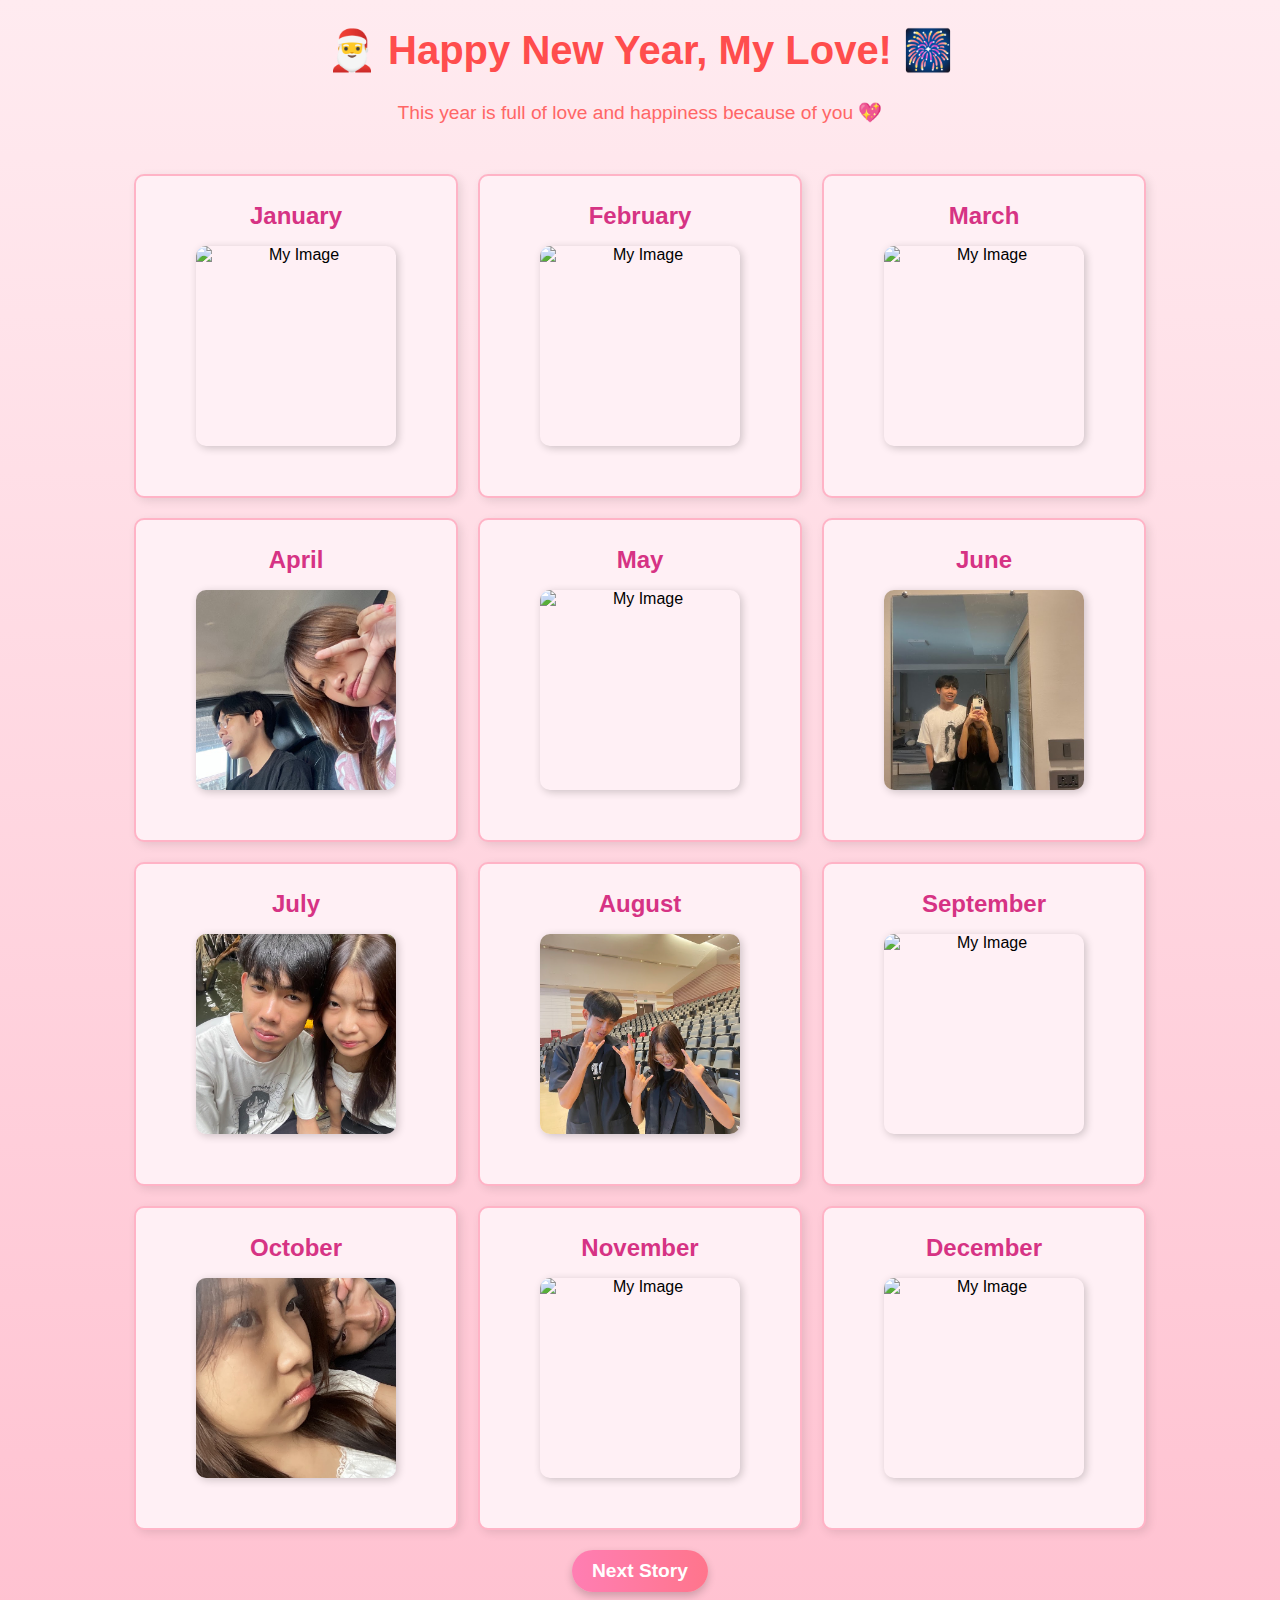
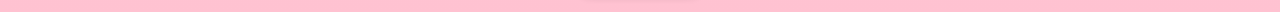
==== index.html @ 61153d0f "edit" ====
<!DOCTYPE html>
<html lang="en">
<head>
    <meta charset="UTF-8">
    <title>Happy New Year</title>
    <meta name="viewport" content="width=device-width, initial-scale=1.0">
</head>
<style>

body {
    font-family: 'Arial', sans-serif;
    background: linear-gradient(to bottom, #ffebf0, #ffc2d1);
    margin: 0;
    padding: 0;
}

header h1 {
    font-size: 2.5em;
    color: #ff4d4d;
    text-align: center;
}

header p {
    font-size: 1.2em;
    color: #ff6666;
    text-align: center;
    margin-bottom: 50px;
}

.StoryOnMonth {
    display: flex;
    flex-wrap: wrap;
    justify-content: center;
    gap: 20px;
    margin: 20px;
}

.month {
    background: #fff0f5;
    border: 2px solid #ffb3c6;
    border-radius: 10px;
    box-shadow: 3px 3px 10px rgba(0, 0, 0, 0.1);
    text-align: center;
    padding: 10px;
    width: 300px; /* กำหนดความกว้างของกล่อง */
    height: 300px; /* กำหนดความสูงของกล่อง */
    overflow: hidden; /* ซ่อนส่วนที่เกินของรูปภาพ */
}

.month:hover {
    transform: scale(1.05); /* ขยายกล่องเล็กน้อย */
    box-shadow: 5px 5px 15px rgba(0, 0, 0, 0.2); /* เพิ่มเงาให้ชัดขึ้น */
    background: #ffe6ea; /* เปลี่ยนสีพื้นหลัง */
}

.month h1 {
    font-size: 1.5em;
    color: #d63384;
}

.imgAtindex img {
    border-radius: 10px;
    margin-top: 10px;
    box-shadow: 2px 2px 8px rgba(0, 0, 0, 0.2);
}

.month img {
    width: 200px; /* กำหนดความกว้างของรูปภาพ */
    height: 200px; /* กำหนดความสูงของรูปภาพ */
    object-fit: cover; /* ตัดภาพส่วนเกินออกโดยไม่ให้รูปบิดเบี้ยว */
    border-radius: 10px; /* เพิ่มมุมโค้งมน (ถ้าต้องการ) */
    display: block; /* จัดรูปภาพให้อยู่ตรงกลางในกล่อง */
    margin: 0 auto; /* จัดรูปภาพให้อยู่กึ่งกลางแนวนอน */
}

.nextStory {
    text-align: center;
    margin-top: auto; /* ให้ปุ่มติดล่าง */
    margin-bottom: 20px; /* ระยะห่างจากขอบล่าง */
}

.nextStory a {
    display: inline-block; /* ทำให้ลิงก์เป็นบล็อกขนาดเล็ก */
    background: linear-gradient(to right, #ff7eb3, #ff758c); /* สีพื้นหลังไล่เฉด */
    color: white; /* สีข้อความ */
    text-decoration: none; /* เอาขีดเส้นใต้ลิงก์ออก */
    font-size: 1.2em; /* ขนาดตัวอักษร */
    font-weight: bold; /* ตัวหนา */
    padding: 10px 20px; /* เพิ่มพื้นที่ภายในปุ่ม */
    border-radius: 25px; /* มุมโค้งมน */
    box-shadow: 0 4px 8px rgba(0, 0, 0, 0.2); /* เงาใต้ปุ่ม */
    transition: background 0.3s, transform 0.2s; /* เอฟเฟกต์เวลา hover */
}

.nextStory a:hover {
    background: linear-gradient(to right, #ff758c, #ff7eb3); /* เปลี่ยนเฉดสีเมื่อ hover */
    transform: scale(1.05); /* ขยายปุ่มเล็กน้อย */
    box-shadow: 0 6px 12px rgba(0, 0, 0, 0.3); /* เพิ่มเงา */
}


</style>

<body>
    <header>
        <h1>🎅 Happy New Year, My Love! 🎆</h1>
        <p>This year is full of love and happiness because of you 💖</p>
    </header>

    <div class="StoryOnMonth">
        <div class="month">
            <h1>January</h1>
            <div class="imgAtindex">
                <img src="\static\images\pic_jan.JPG" alt="My Image">
            </div>
        </div>

        <div class="month">
            <h1>February</h1>
            <div class="imgAtindex">
                <img src="\static\images\pic_feb.jpg" alt="My Image">
            </div>
        </div>

        <div class="month">
            <h1>March</h1>
            <div class="imgAtindex">
                <img src="\static\images\pic_mar.jpg" alt="My Image">
            </div>
        </div>

        <div class="month">
            <h1>April</h1>
            <div class="imgAtindex">
                <img src="\static\images\pic_apr.jpg" alt="My Image">
            </div>
        </div>

        <div class="month">
            <h1>May</h1>
            <div class="imgAtindex">
                <img src="\static\images\pic_may.jpg" alt="My Image">
            </div>
        </div>

        <div class="month">
            <h1>June</h1>
            <div class="imgAtindex">
                <img src="\static\images\pic_jun.jpg" alt="My Image">
            </div>
        </div>

        <div class="month">
            <h1>July</h1>
            <div class="imgAtindex">
                <img src="\static\images\pic_jul.jpg" alt="My Image">
            </div>
        </div>

        <div class="month">
            <h1>August</h1>
            <div class="imgAtindex">
                <img src="\static\images\pic_aug.jpg" alt="My Image">
            </div>
        </div>

        <div class="month">
            <h1>September</h1>
            <div class="imgAtindex">
                <img src="\static\images\pic_sep.jpg" alt="My Image">
            </div>
        </div>

        <div class="month">
            <h1>October</h1>
            <div class="imgAtindex">
                <img src="\static\images\pic_oct.jpg" alt="My Image">
            </div>
        </div>

        <div class="month">
            <h1>November</h1>
            <div class="imgAtindex">
                <img src="\static\images\pic_nov.jpg" alt="My Image">
            </div>
        </div>

        <div class="month">
            <h1>December</h1>
            <div class="imgAtindex">
                <img src="\static\images\pic_dec.jpg" alt="My Image">
            </div>
        </div>

        
    </div>
    
    <div class="nextStory">
        <a href="two_page.html">Next Story</a>
    </div>
    
    
</body>
</html>
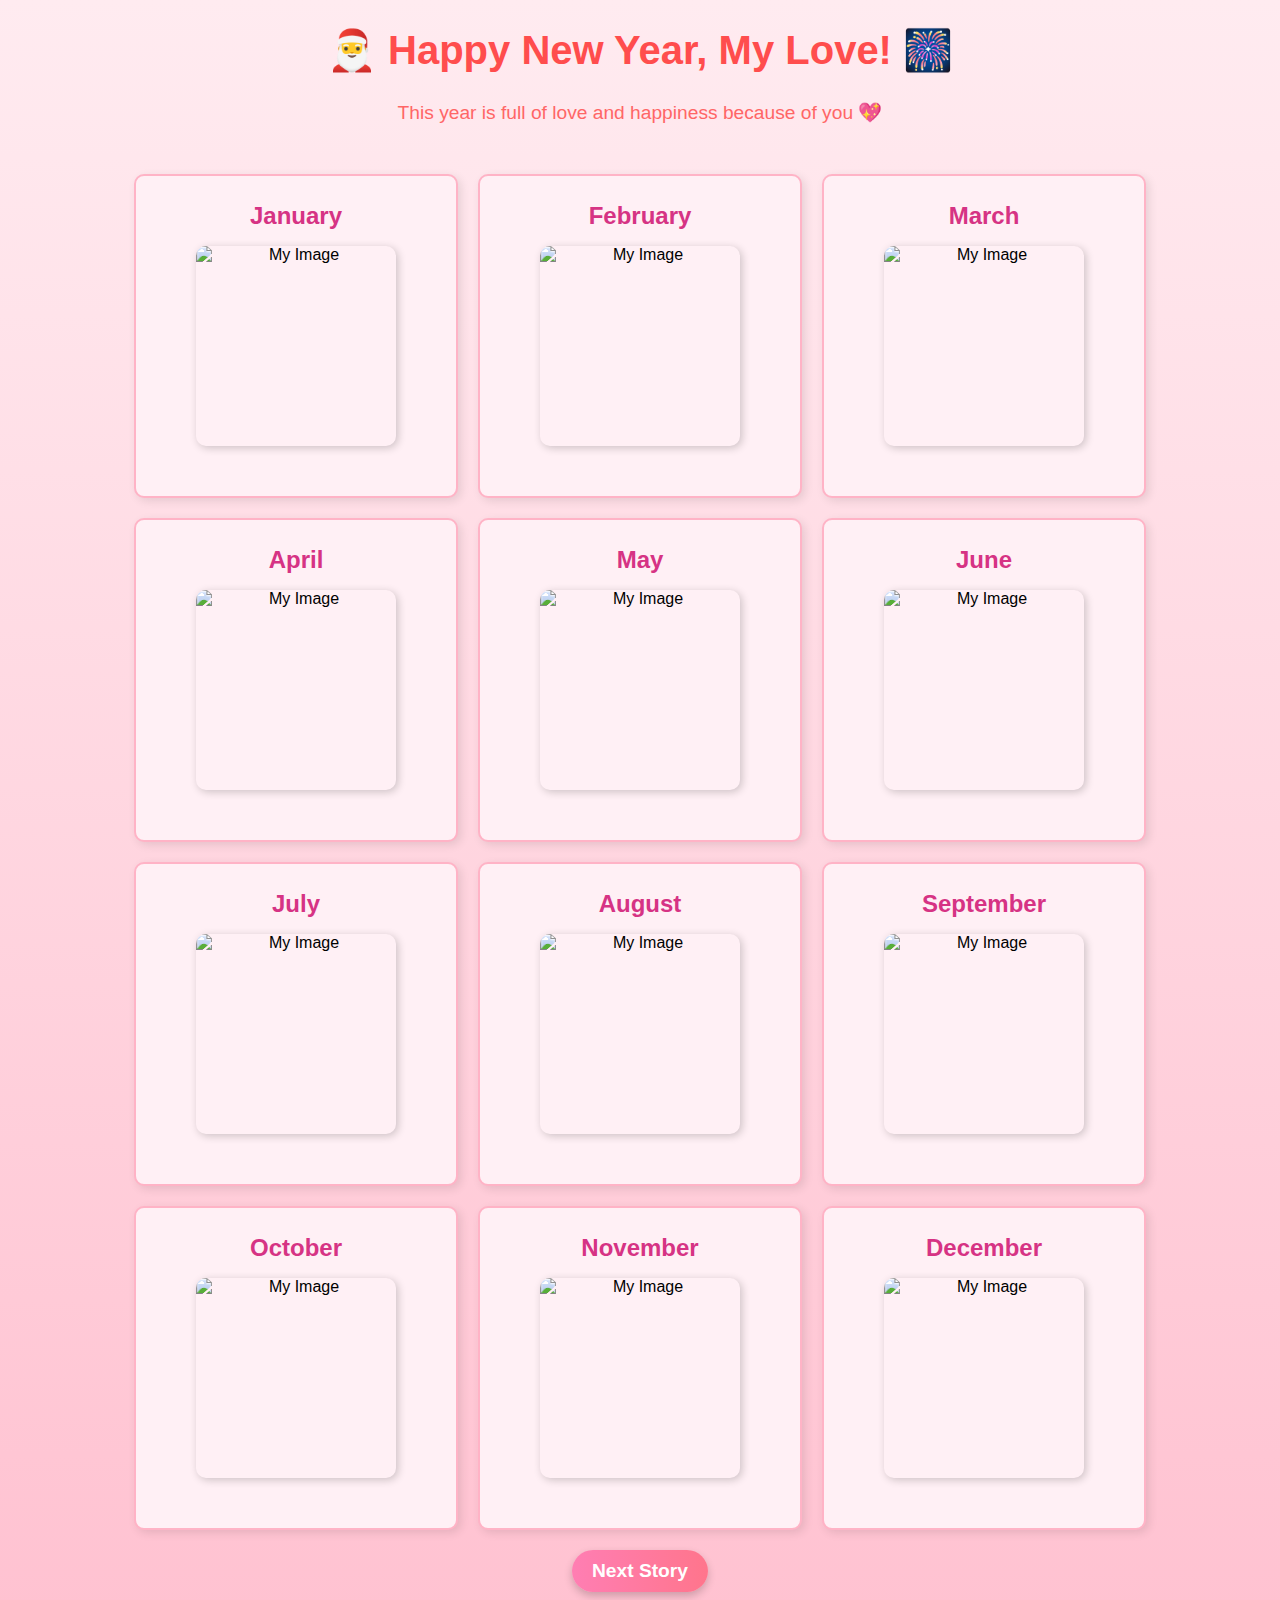
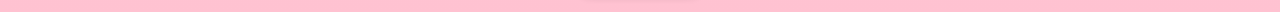
==== commit 07c6b9d6: "Update index.html" ====
--- a/index.html
+++ b/index.html
@@ -111,84 +111,84 @@
         <div class="month">
             <h1>January</h1>
             <div class="imgAtindex">
-                <img src="\static\images\pic_jan.JPG" alt="My Image">
+                <img src="https://github.com/SETPOINT1/ForGirlfriend/blob/main/images/pic_jan.jpg?raw=true" alt="My Image">
             </div>
         </div>
 
         <div class="month">
             <h1>February</h1>
             <div class="imgAtindex">
-                <img src="\static\images\pic_feb.jpg" alt="My Image">
+                <img src="https://github.com/SETPOINT1/ForGirlfriend/blob/main/images/pic_feb.jpg" alt="My Image">
             </div>
         </div>
 
         <div class="month">
             <h1>March</h1>
             <div class="imgAtindex">
-                <img src="\static\images\pic_mar.jpg" alt="My Image">
+                <img src="https://github.com/SETPOINT1/ForGirlfriend/blob/main/images/pic_mar.jpg" alt="My Image">
             </div>
         </div>
 
         <div class="month">
             <h1>April</h1>
             <div class="imgAtindex">
-                <img src="\static\images\pic_apr.jpg" alt="My Image">
+                <img src="https://github.com/SETPOINT1/ForGirlfriend/blob/main/images/pic_apr.jpg" alt="My Image">
             </div>
         </div>
 
         <div class="month">
             <h1>May</h1>
             <div class="imgAtindex">
-                <img src="\static\images\pic_may.jpg" alt="My Image">
+                <img src="https://github.com/SETPOINT1/ForGirlfriend/blob/main/images/pic_may.jpg" alt="My Image">
             </div>
         </div>
 
         <div class="month">
             <h1>June</h1>
             <div class="imgAtindex">
-                <img src="\static\images\pic_jun.jpg" alt="My Image">
+                <img src="https://github.com/SETPOINT1/ForGirlfriend/blob/main/images/pic_jun.jpg" alt="My Image">
             </div>
         </div>
 
         <div class="month">
             <h1>July</h1>
             <div class="imgAtindex">
-                <img src="\static\images\pic_jul.jpg" alt="My Image">
+                <img src="https://github.com/SETPOINT1/ForGirlfriend/blob/main/images/pic_jul.jpg" alt="My Image">
             </div>
         </div>
 
         <div class="month">
             <h1>August</h1>
             <div class="imgAtindex">
-                <img src="\static\images\pic_aug.jpg" alt="My Image">
+                <img src="https://github.com/SETPOINT1/ForGirlfriend/blob/main/images/pic_aug.jpg" alt="My Image">
             </div>
         </div>
 
         <div class="month">
             <h1>September</h1>
             <div class="imgAtindex">
-                <img src="\static\images\pic_sep.jpg" alt="My Image">
+                <img src="https://github.com/SETPOINT1/ForGirlfriend/blob/main/images/pic_sep.jpg" alt="My Image">
             </div>
         </div>
 
         <div class="month">
             <h1>October</h1>
             <div class="imgAtindex">
-                <img src="\static\images\pic_oct.jpg" alt="My Image">
+                <img src="https://github.com/SETPOINT1/ForGirlfriend/blob/main/images/pic_oct.jpg" alt="My Image">
             </div>
         </div>
 
         <div class="month">
             <h1>November</h1>
             <div class="imgAtindex">
-                <img src="\static\images\pic_nov.jpg" alt="My Image">
+                <img src="https://github.com/SETPOINT1/ForGirlfriend/blob/main/images/pic_nov.jpg" alt="My Image">
             </div>
         </div>
 
         <div class="month">
             <h1>December</h1>
             <div class="imgAtindex">
-                <img src="\static\images\pic_dec.jpg" alt="My Image">
+                <img src="https://github.com/SETPOINT1/ForGirlfriend/blob/main/images/pic_dec.jpg" alt="My Image">
             </div>
         </div>
 
